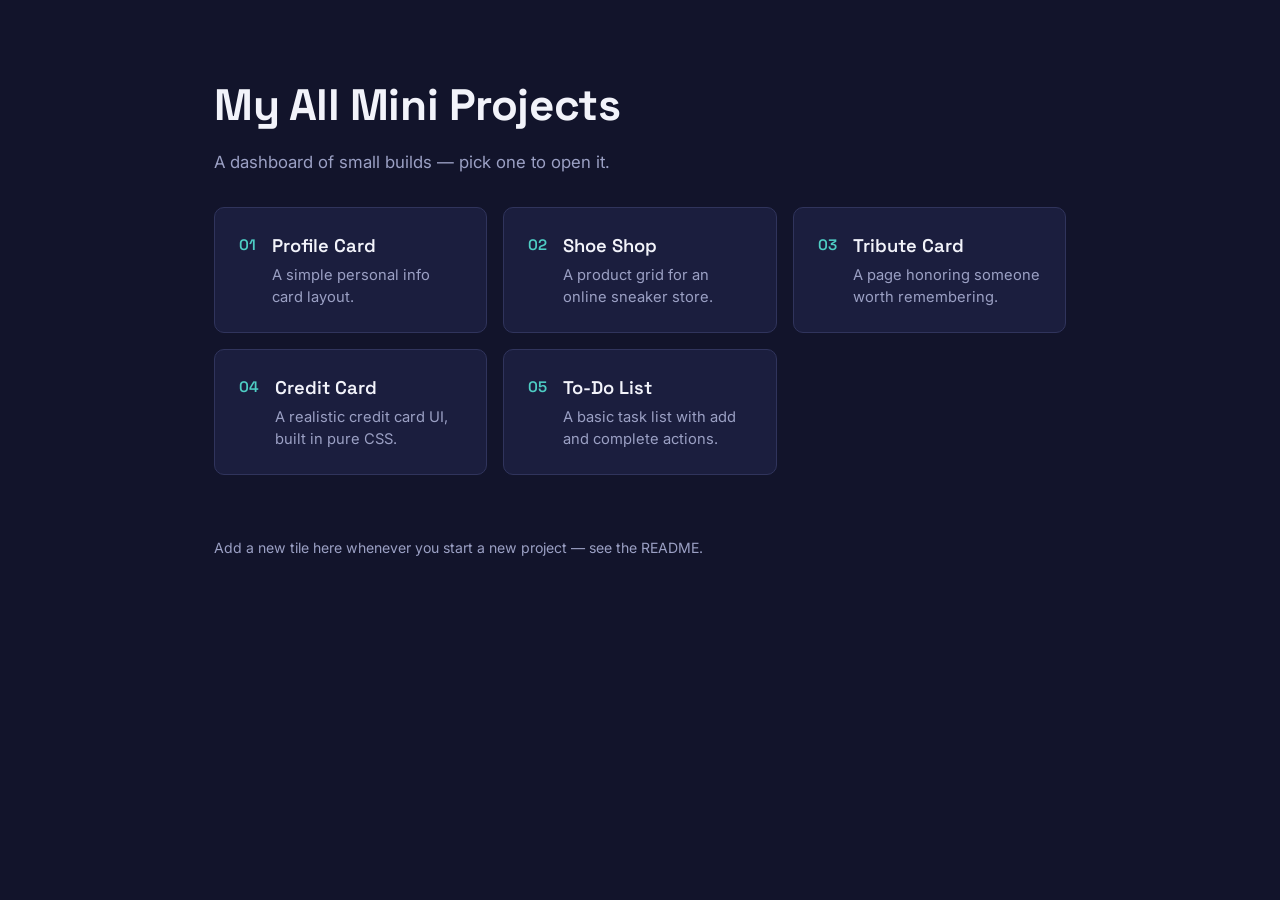
==== index.html @ a80fdc04 "Move dashboard to repository root Co-authored-by: Copilot <223556219+Copilot@users.noreply.github.co" ====
<!DOCTYPE html>
<html lang="en">
<head>
  <meta charset="UTF-8">
  <meta name="viewport" content="width=device-width, initial-scale=1.0">
  <title>My All Mini Projects</title>
  <link rel="preconnect" href="https://fonts.googleapis.com">
  <link href="https://fonts.googleapis.com/css2?family=Space+Grotesk:wght@500;600;700&family=Inter:wght@400;500;600&display=swap" rel="stylesheet">
  <link rel="stylesheet" href="style.css">
</head>
<body>

  <header class="site-header">
    <h1>My All Mini Projects</h1>
    <p class="subtitle">A dashboard of small builds — pick one to open it.</p>
  </header>

  <main class="board">

    <a class="tile" href="projects/profile-card/index.html">
      <span class="tile-index">01</span>
      <span class="tile-body">
        <span class="tile-name">Profile Card</span>
        <span class="tile-desc">A simple personal info card layout.</span>
      </span>
    </a>

    <a class="tile" href="projects/shoe-shop/index.html">
      <span class="tile-index">02</span>
      <span class="tile-body">
        <span class="tile-name">Shoe Shop</span>
        <span class="tile-desc">A product grid for an online sneaker store.</span>
      </span>
    </a>

    <a class="tile" href="projects/tribute-card/index.html">
      <span class="tile-index">03</span>
      <span class="tile-body">
        <span class="tile-name">Tribute Card</span>
        <span class="tile-desc">A page honoring someone worth remembering.</span>
      </span>
    </a>

    <a class="tile" href="projects/credit-card/index.html">
      <span class="tile-index">04</span>
      <span class="tile-body">
        <span class="tile-name">Credit Card</span>
        <span class="tile-desc">A realistic credit card UI, built in pure CSS.</span>
      </span>
    </a>

    <a class="tile" href="projects/todo-list/index.html">
      <span class="tile-index">05</span>
      <span class="tile-body">
        <span class="tile-name">To-Do List</span>
        <span class="tile-desc">A basic task list with add and complete actions.</span>
      </span>
    </a>

  </main>

  <footer class="site-footer">
    <p>Add a new tile here whenever you start a new project — see the README.</p>
  </footer>

</body>
</html>
---- style.css ----
/* ---- Tokens ---- */
:root {
  --bg: #12142B;
  --surface: #1B1E3E;
  --surface-hover: #232752;
  --accent: #4ECDC4;
  --text: #F2F3FA;
  --muted: #9BA0C4;
  --border: #30345C;

  --font-display: 'Space Grotesk', sans-serif;
  --font-body: 'Inter', sans-serif;
}

* { box-sizing: border-box; }

body {
  margin: 0;
  background: var(--bg);
  color: var(--text);
  font-family: var(--font-body);
  line-height: 1.5;
}

/* ---- Header ---- */
.site-header {
  max-width: 900px;
  margin: 0 auto;
  padding: 72px 24px 32px;
}

.site-header h1 {
  font-family: var(--font-display);
  font-size: clamp(2rem, 5vw, 2.75rem);
  font-weight: 700;
  margin: 0 0 12px;
  letter-spacing: -0.01em;
}

.subtitle {
  color: var(--muted);
  font-size: 1.05rem;
  margin: 0;
  max-width: 60ch;
}

/* ---- Board / tile grid ---- */
.board {
  max-width: 900px;
  margin: 0 auto;
  padding: 0 24px 40px;
  display: grid;
  grid-template-columns: repeat(auto-fit, minmax(260px, 1fr));
  gap: 16px;
}

.tile {
  display: flex;
  gap: 16px;
  align-items: flex-start;
  padding: 24px;
  background: var(--surface);
  border: 1px solid var(--border);
  border-radius: 10px;
  text-decoration: none;
  color: inherit;
  transition: background 0.15s ease, border-color 0.15s ease;
}

.tile:hover,
.tile:focus-visible {
  background: var(--surface-hover);
  border-color: var(--accent);
}

.tile:focus-visible {
  outline: 2px solid var(--accent);
  outline-offset: 2px;
}

.tile-index {
  font-family: var(--font-display);
  font-weight: 600;
  color: var(--accent);
  font-size: 0.95rem;
  padding-top: 2px;
}

.tile-body {
  display: flex;
  flex-direction: column;
  gap: 4px;
}

.tile-name {
  font-family: var(--font-display);
  font-weight: 600;
  font-size: 1.15rem;
}

.tile-desc {
  color: var(--muted);
  font-size: 0.92rem;
}

/* ---- Footer ---- */
.site-footer {
  max-width: 900px;
  margin: 0 auto;
  padding: 8px 24px 64px;
  color: var(--muted);
  font-size: 0.88rem;
}

/* ---- Reduced motion ---- */
@media (prefers-reduced-motion: reduce) {
  .tile { transition: none; }
}
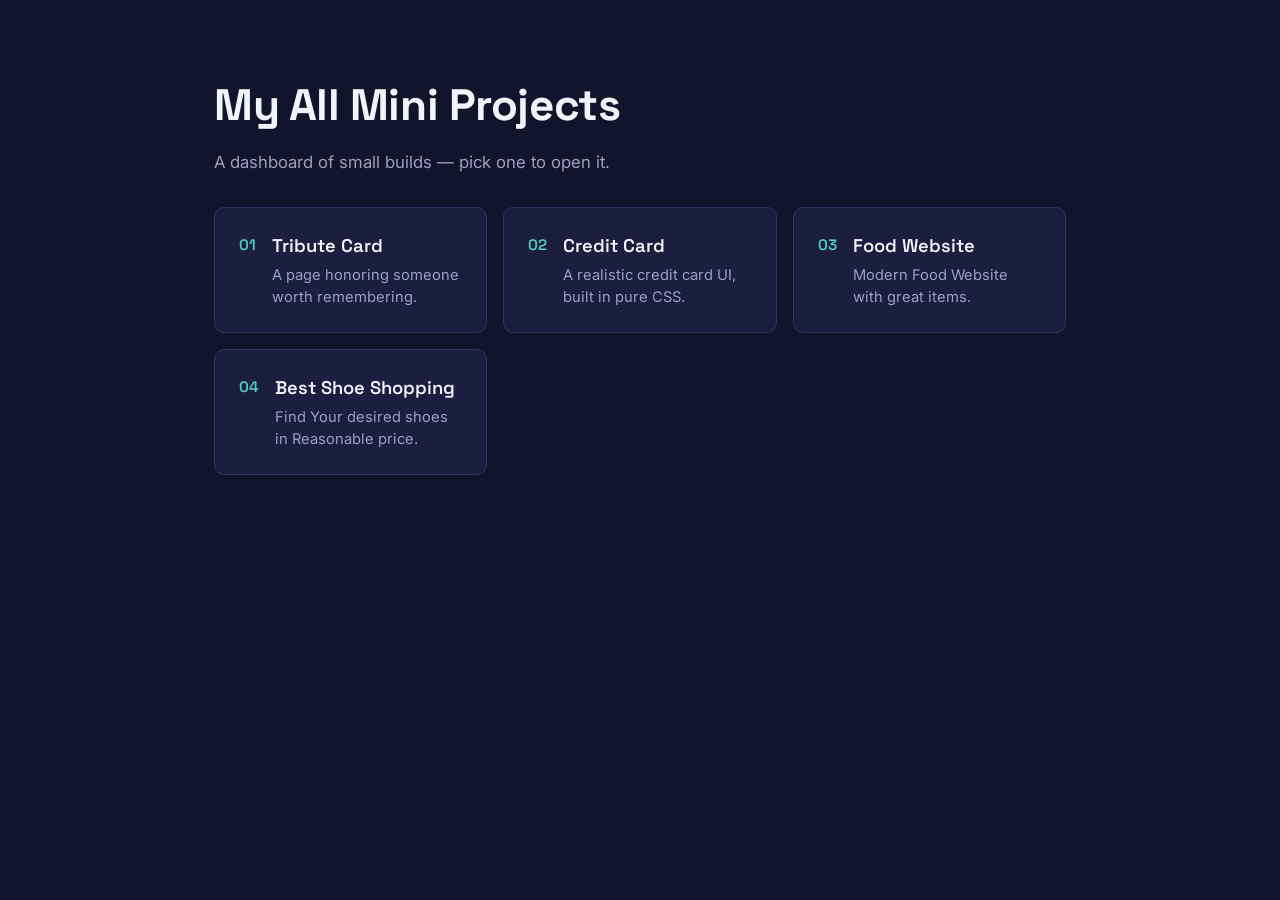
==== commit 721f1b0d: "Add new project" ====
--- a/index.html
+++ b/index.html
@@ -17,24 +17,8 @@
 
   <main class="board">
 
-    <a class="tile" href="projects/profile-card/index.html">
+    <a class="tile" href="projects/tribute-card/index.html">
       <span class="tile-index">01</span>
-      <span class="tile-body">
-        <span class="tile-name">Profile Card</span>
-        <span class="tile-desc">A simple personal info card layout.</span>
-      </span>
-    </a>
-
-    <a class="tile" href="projects/shoe-shop/index.html">
-      <span class="tile-index">02</span>
-      <span class="tile-body">
-        <span class="tile-name">Shoe Shop</span>
-        <span class="tile-desc">A product grid for an online sneaker store.</span>
-      </span>
-    </a>
-
-    <a class="tile" href="projects/tribute-card/index.html">
-      <span class="tile-index">03</span>
       <span class="tile-body">
         <span class="tile-name">Tribute Card</span>
         <span class="tile-desc">A page honoring someone worth remembering.</span>
@@ -42,26 +26,31 @@
     </a>
 
     <a class="tile" href="projects/credit-card/index.html">
-      <span class="tile-index">04</span>
+      <span class="tile-index">02</span>
       <span class="tile-body">
         <span class="tile-name">Credit Card</span>
         <span class="tile-desc">A realistic credit card UI, built in pure CSS.</span>
       </span>
     </a>
 
-    <a class="tile" href="projects/todo-list/index.html">
-      <span class="tile-index">05</span>
+   <a class="tile" href="projects/FOOD-WEBSITE/index.html">
+      <span class="tile-index">03</span>
       <span class="tile-body">
-        <span class="tile-name">To-Do List</span>
-        <span class="tile-desc">A basic task list with add and complete actions.</span>
+        <span class="tile-name">Food Website</span>
+        <span class="tile-desc">Modern Food Website with great items.</span>
       </span>
     </a>
 
+       <a class="tile" href="projects/SHOE SHOP/index.html">
+      <span class="tile-index">04</span>
+      <span class="tile-body">
+        <span class="tile-name">Best Shoe Shopping </span>
+        <span class="tile-desc">Find Your desired shoes in Reasonable price.</span>
+      </span>
+    </a>
   </main>
 
-  <footer class="site-footer">
-    <p>Add a new tile here whenever you start a new project — see the README.</p>
-  </footer>
+
 
 </body>
 </html>
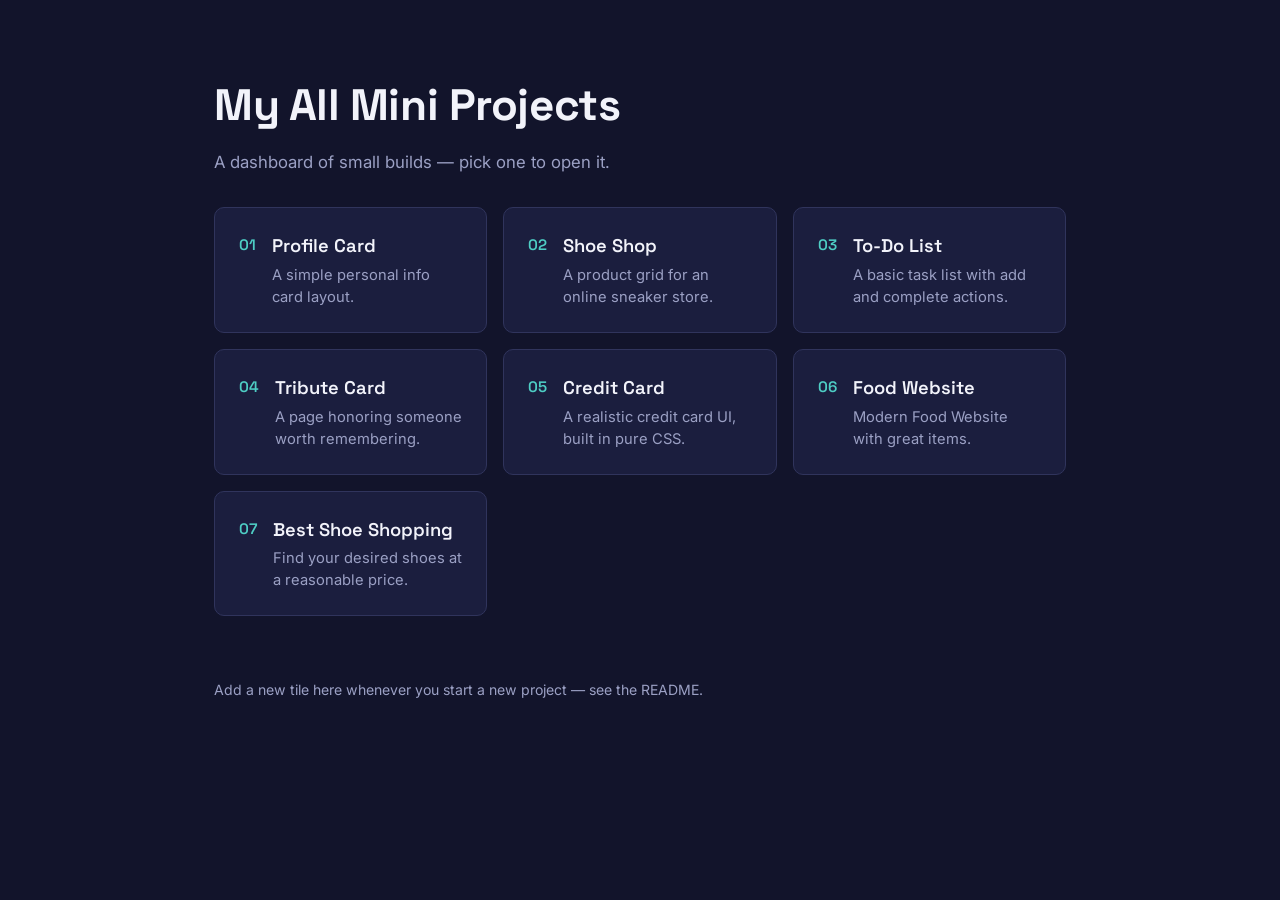
==== commit 75924547: "Merge mini-projects into main Co-authored-by: Copilot <223556219+Copilot@users.noreply.github.com>" ====
--- a/index.html
+++ b/index.html
@@ -17,8 +17,32 @@
 
   <main class="board">
 
+    <a class="tile" href="projects/profile-card/index.html">
+      <span class="tile-index">01</span>
+      <span class="tile-body">
+        <span class="tile-name">Profile Card</span>
+        <span class="tile-desc">A simple personal info card layout.</span>
+      </span>
+    </a>
+
+    <a class="tile" href="projects/shoe-shop/index.html">
+      <span class="tile-index">02</span>
+      <span class="tile-body">
+        <span class="tile-name">Shoe Shop</span>
+        <span class="tile-desc">A product grid for an online sneaker store.</span>
+      </span>
+    </a>
+
+    <a class="tile" href="projects/todo-list/index.html">
+      <span class="tile-index">03</span>
+      <span class="tile-body">
+        <span class="tile-name">To-Do List</span>
+        <span class="tile-desc">A basic task list with add and complete actions.</span>
+      </span>
+    </a>
+
     <a class="tile" href="projects/tribute-card/index.html">
-      <span class="tile-index">01</span>
+      <span class="tile-index">04</span>
       <span class="tile-body">
         <span class="tile-name">Tribute Card</span>
         <span class="tile-desc">A page honoring someone worth remembering.</span>
@@ -26,31 +50,34 @@
     </a>
 
     <a class="tile" href="projects/credit-card/index.html">
-      <span class="tile-index">02</span>
+      <span class="tile-index">05</span>
       <span class="tile-body">
         <span class="tile-name">Credit Card</span>
         <span class="tile-desc">A realistic credit card UI, built in pure CSS.</span>
       </span>
     </a>
 
-   <a class="tile" href="projects/FOOD-WEBSITE/index.html">
-      <span class="tile-index">03</span>
+    <a class="tile" href="projects/FOOD-WEBSITE/index.html">
+      <span class="tile-index">06</span>
       <span class="tile-body">
         <span class="tile-name">Food Website</span>
         <span class="tile-desc">Modern Food Website with great items.</span>
       </span>
     </a>
 
-       <a class="tile" href="projects/SHOE SHOP/index.html">
-      <span class="tile-index">04</span>
+    <a class="tile" href="projects/SHOE SHOP/index.html">
+      <span class="tile-index">07</span>
       <span class="tile-body">
-        <span class="tile-name">Best Shoe Shopping </span>
-        <span class="tile-desc">Find Your desired shoes in Reasonable price.</span>
+        <span class="tile-name">Best Shoe Shopping</span>
+        <span class="tile-desc">Find your desired shoes at a reasonable price.</span>
       </span>
     </a>
+
   </main>
 
-
+  <footer class="site-footer">
+    <p>Add a new tile here whenever you start a new project — see the README.</p>
+  </footer>
 
 </body>
 </html>
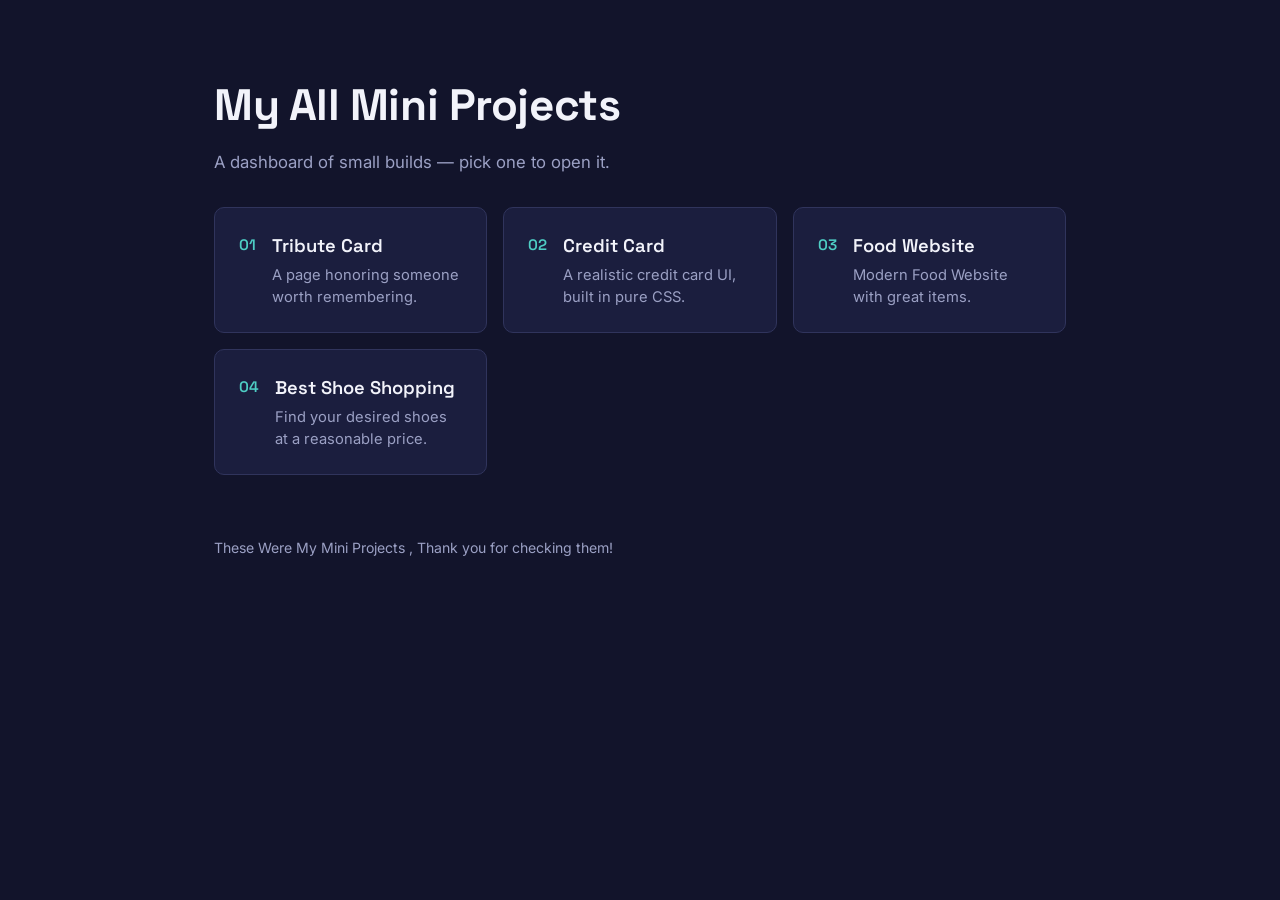
==== commit c2fe1c97: "Update mini projects showcase Co-authored-by: Copilot <223556219+Copilot@users.noreply.github.com>" ====
--- a/index.html
+++ b/index.html
@@ -17,32 +17,9 @@
 
   <main class="board">
 
-    <a class="tile" href="projects/profile-card/index.html">
-      <span class="tile-index">01</span>
-      <span class="tile-body">
-        <span class="tile-name">Profile Card</span>
-        <span class="tile-desc">A simple personal info card layout.</span>
-      </span>
-    </a>
-
-    <a class="tile" href="projects/shoe-shop/index.html">
-      <span class="tile-index">02</span>
-      <span class="tile-body">
-        <span class="tile-name">Shoe Shop</span>
-        <span class="tile-desc">A product grid for an online sneaker store.</span>
-      </span>
-    </a>
-
-    <a class="tile" href="projects/todo-list/index.html">
-      <span class="tile-index">03</span>
-      <span class="tile-body">
-        <span class="tile-name">To-Do List</span>
-        <span class="tile-desc">A basic task list with add and complete actions.</span>
-      </span>
-    </a>
 
     <a class="tile" href="projects/tribute-card/index.html">
-      <span class="tile-index">04</span>
+      <span class="tile-index">01</span>
       <span class="tile-body">
         <span class="tile-name">Tribute Card</span>
         <span class="tile-desc">A page honoring someone worth remembering.</span>
@@ -50,7 +27,7 @@
     </a>
 
     <a class="tile" href="projects/credit-card/index.html">
-      <span class="tile-index">05</span>
+      <span class="tile-index">02</span>
       <span class="tile-body">
         <span class="tile-name">Credit Card</span>
         <span class="tile-desc">A realistic credit card UI, built in pure CSS.</span>
@@ -58,7 +35,7 @@
     </a>
 
     <a class="tile" href="projects/FOOD-WEBSITE/index.html">
-      <span class="tile-index">06</span>
+      <span class="tile-index">03</span>
       <span class="tile-body">
         <span class="tile-name">Food Website</span>
         <span class="tile-desc">Modern Food Website with great items.</span>
@@ -66,7 +43,7 @@
     </a>
 
     <a class="tile" href="projects/SHOE SHOP/index.html">
-      <span class="tile-index">07</span>
+      <span class="tile-index">04</span>
       <span class="tile-body">
         <span class="tile-name">Best Shoe Shopping</span>
         <span class="tile-desc">Find your desired shoes at a reasonable price.</span>
@@ -76,7 +53,7 @@
   </main>
 
   <footer class="site-footer">
-    <p>Add a new tile here whenever you start a new project — see the README.</p>
+    <p>These Were My Mini Projects , Thank you for checking them!</p>
   </footer>
 
 </body>
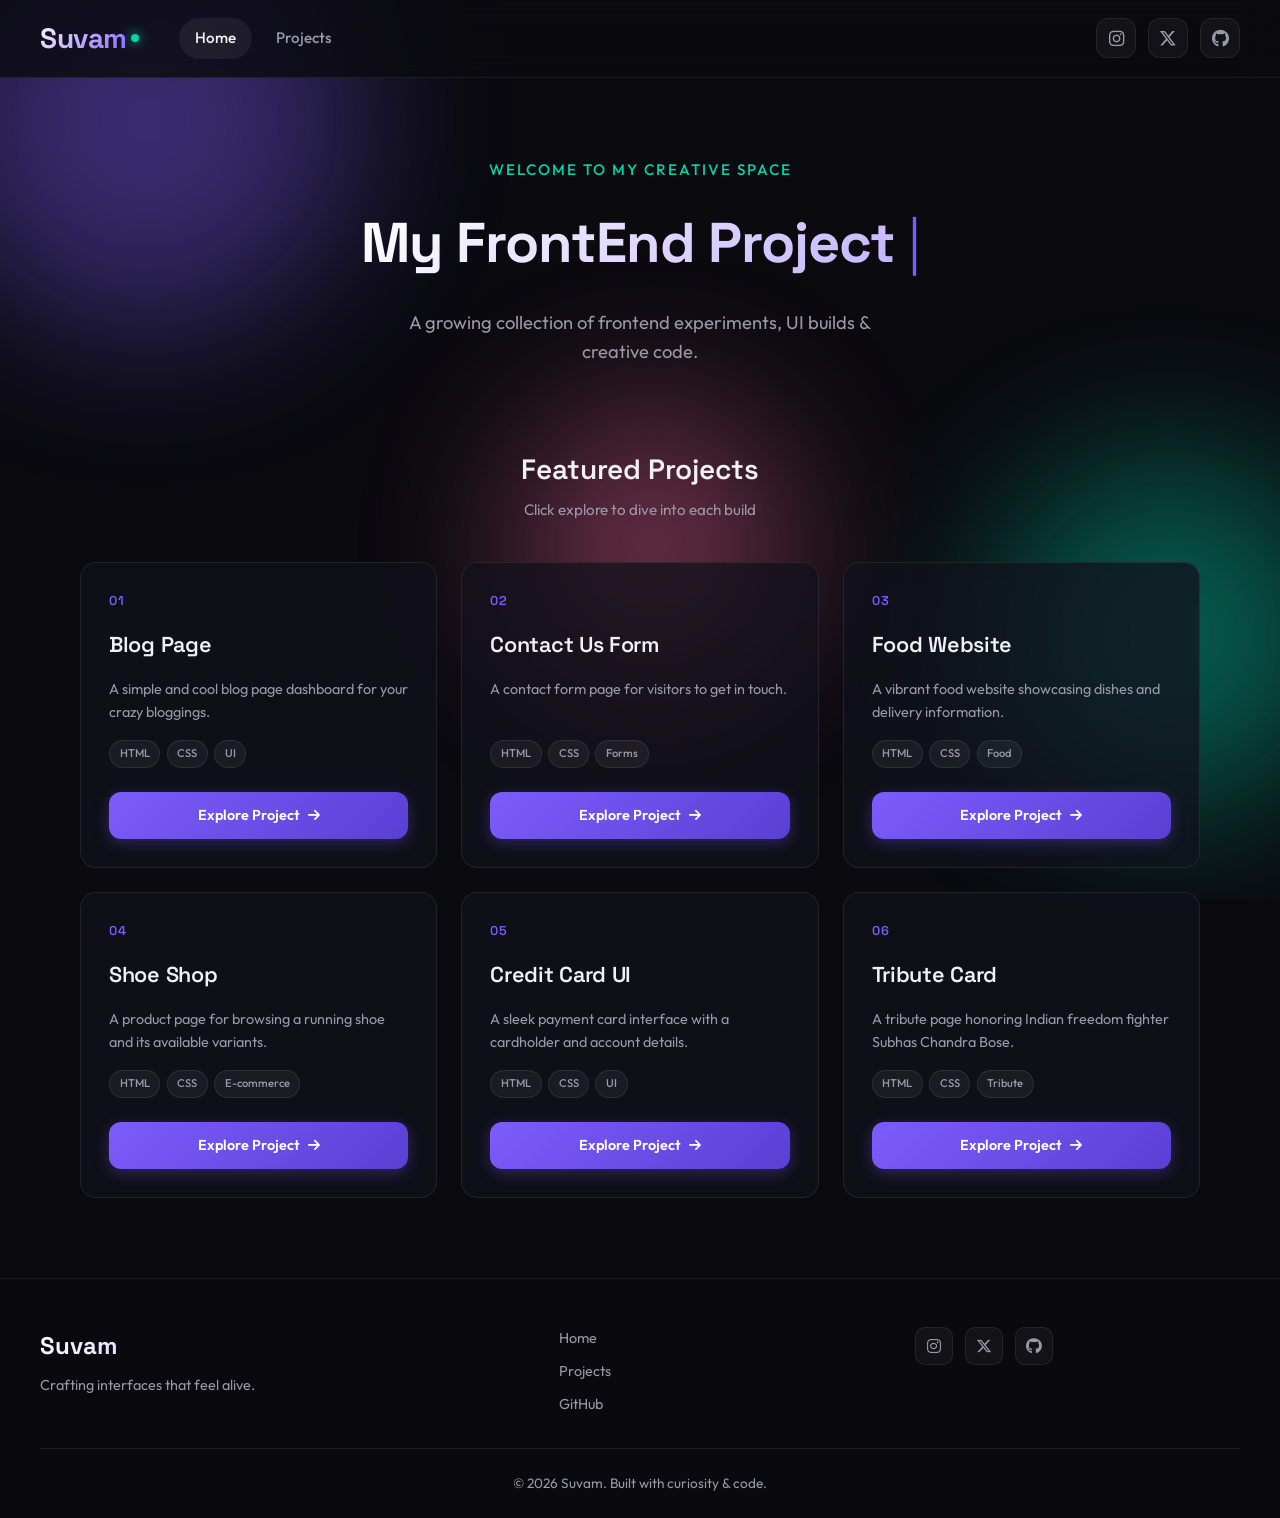
==== commit c33eb561: "Add mini project" ====
--- a/index.html
+++ b/index.html
@@ -3,58 +3,92 @@
 <head>
   <meta charset="UTF-8">
   <meta name="viewport" content="width=device-width, initial-scale=1.0">
-  <title>My All Mini Projects</title>
-  <link rel="preconnect" href="https://fonts.googleapis.com">
-  <link href="https://fonts.googleapis.com/css2?family=Space+Grotesk:wght@500;600;700&family=Inter:wght@400;500;600&display=swap" rel="stylesheet">
+  <title>Suvam | Frontend Projects Dashboard</title>
   <link rel="stylesheet" href="style.css">
+  <link rel="stylesheet" href="https://cdnjs.cloudflare.com/ajax/libs/font-awesome/6.5.1/css/all.min.css">
+  <link href="https://fonts.googleapis.com/css2?family=Outfit:wght@300;400;500;600;700;800&family=Space+Grotesk:wght@400;500;600;700&display=swap" rel="stylesheet">
 </head>
 <body>
+  <!-- Animated Background -->
+  <div class="bg-orbs">
+    <div class="orb orb-1"></div>
+    <div class="orb orb-2"></div>
+    <div class="orb orb-3"></div>
+  </div>
 
-  <header class="site-header">
-    <h1>My All Mini Projects</h1>
-    <p class="subtitle">A dashboard of small builds — pick one to open it.</p>
+  <!-- Navbar -->
+  <header class="navbar">
+    <div class="nav-left">
+      <a href="index.html" class="logo">
+        <span class="logo-text">Suvam</span>
+        <span class="logo-dot"></span>
+      </a>
+      <nav class="nav-links">
+        <a href="index.html" class="nav-link active">Home</a>
+        <a href="#projects" class="nav-link">Projects</a>
+      </nav>
+    </div>
+    <div class="nav-right">
+      <a href="https://instagram.com" target="_blank" rel="noopener" class="social-icon" aria-label="Instagram">
+        <i class="fab fa-instagram"></i>
+      </a>
+      <a href="https://twitter.com" target="_blank" rel="noopener" class="social-icon" aria-label="Twitter">
+        <i class="fab fa-x-twitter"></i>
+      </a>
+      <a href="https://github.com" target="_blank" rel="noopener" class="social-icon" aria-label="GitHub">
+        <i class="fab fa-github"></i>
+      </a>
+    </div>
   </header>
 
-  <main class="board">
+  <!-- Hero Section -->
+  <main>
+    <section class="hero">
+      <div class="hero-content">
+        <p class="hero-greeting">Welcome to my creative space</p>
+        <h1 class="typewriter-container">
+          <span id="typewriter"></span>
+          <span class="cursor">|</span>
+        </h1>
+        <p class="hero-sub">A growing collection of frontend experiments, UI builds & creative code.</p>
+      </div>
+    </section>
 
-
-    <a class="tile" href="projects/tribute-card/index.html">
-      <span class="tile-index">01</span>
-      <span class="tile-body">
-        <span class="tile-name">Tribute Card</span>
-        <span class="tile-desc">A page honoring someone worth remembering.</span>
-      </span>
-    </a>
-
-    <a class="tile" href="projects/credit-card/index.html">
-      <span class="tile-index">02</span>
-      <span class="tile-body">
-        <span class="tile-name">Credit Card</span>
-        <span class="tile-desc">A realistic credit card UI, built in pure CSS.</span>
-      </span>
-    </a>
-
-    <a class="tile" href="projects/FOOD-WEBSITE/index.html">
-      <span class="tile-index">03</span>
-      <span class="tile-body">
-        <span class="tile-name">Food Website</span>
-        <span class="tile-desc">Modern Food Website with great items.</span>
-      </span>
-    </a>
-
-    <a class="tile" href="projects/SHOE SHOP/index.html">
-      <span class="tile-index">04</span>
-      <span class="tile-body">
-        <span class="tile-name">Best Shoe Shopping</span>
-        <span class="tile-desc">Find your desired shoes at a reasonable price.</span>
-      </span>
-    </a>
-
+    <!-- Projects Section -->
+    <section id="projects" class="projects-section">
+      <div class="section-header">
+        <h2>Featured Projects</h2>
+        <p>Click explore to dive into each build</p>
+      </div>
+      <div class="projects-grid" id="projects-grid">
+        <!-- Projects injected via JS for scalability -->
+      </div>
+    </section>
   </main>
 
-  <footer class="site-footer">
-    <p>These Were My Mini Projects , Thank you for checking them!</p>
+  <!-- Footer -->
+  <footer class="footer">
+    <div class="footer-content">
+      <div class="footer-brand">
+        <span class="footer-logo">Suvam</span>
+        <p>Crafting interfaces that feel alive.</p>
+      </div>
+      <div class="footer-links">
+        <a href="index.html">Home</a>
+        <a href="#projects">Projects</a>
+        <a href="https://github.com" target="_blank" rel="noopener">GitHub</a>
+      </div>
+      <div class="footer-social">
+        <a href="https://instagram.com" target="_blank" rel="noopener"><i class="fab fa-instagram"></i></a>
+        <a href="https://twitter.com" target="_blank" rel="noopener"><i class="fab fa-x-twitter"></i></a>
+        <a href="https://github.com" target="_blank" rel="noopener"><i class="fab fa-github"></i></a>
+      </div>
+    </div>
+    <div class="footer-bottom">
+      <p>© <span id="year"></span> Suvam. Built with curiosity & code.</p>
+    </div>
   </footer>
 
+  <script src="script.js"></script>
 </body>
 </html>
--- a/style.css
+++ b/style.css
@@ -1,118 +1,534 @@
-/* ---- Tokens ---- */
+/* ===== RESET & BASE ===== */
+*, *::before, *::after {
+  margin: 0;
+  padding: 0;
+  box-sizing: border-box;
+}
+
 :root {
-  --bg: #12142B;
-  --surface: #1B1E3E;
-  --surface-hover: #232752;
-  --accent: #4ECDC4;
-  --text: #F2F3FA;
-  --muted: #9BA0C4;
-  --border: #30345C;
-
+  --bg: #0a0a0f;
+  --bg-card: rgba(18, 18, 28, 0.75);
+  --border: rgba(255, 255, 255, 0.08);
+  --text: #f0f0f5;
+  --text-muted: #9898a8;
+  --accent: #7c5cfc;
+  --accent-2: #00d4aa;
+  --accent-3: #ff6b9d;
+  --glow: rgba(124, 92, 252, 0.35);
+  --radius: 16px;
+  --font: 'Outfit', system-ui, sans-serif;
   --font-display: 'Space Grotesk', sans-serif;
-  --font-body: 'Inter', sans-serif;
-}
-
-* { box-sizing: border-box; }
+}
+
+html {
+  scroll-behavior: smooth;
+}
 
 body {
-  margin: 0;
+  font-family: var(--font);
   background: var(--bg);
   color: var(--text);
-  font-family: var(--font-body);
-  line-height: 1.5;
-}
-
-/* ---- Header ---- */
-.site-header {
+  min-height: 100vh;
+  overflow-x: hidden;
+  line-height: 1.6;
+}
+
+/* ===== ANIMATED BACKGROUND ===== */
+.bg-orbs {
+  position: fixed;
+  inset: 0;
+  pointer-events: none;
+  z-index: 0;
+  overflow: hidden;
+}
+
+.orb {
+  position: absolute;
+  border-radius: 50%;
+  filter: blur(80px);
+  opacity: 0.4;
+  animation: float 18s ease-in-out infinite;
+}
+
+.orb-1 {
+  width: 420px;
+  height: 420px;
+  background: var(--accent);
+  top: -10%;
+  left: -5%;
+  animation-delay: 0s;
+}
+
+.orb-2 {
+  width: 350px;
+  height: 350px;
+  background: var(--accent-2);
+  bottom: 10%;
+  right: -5%;
+  animation-delay: -6s;
+}
+
+.orb-3 {
+  width: 280px;
+  height: 280px;
+  background: var(--accent-3);
+  top: 45%;
+  left: 40%;
+  animation-delay: -12s;
+}
+
+@keyframes float {
+  0%, 100% { transform: translate(0, 0) scale(1); }
+  33% { transform: translate(30px, -40px) scale(1.05); }
+  66% { transform: translate(-20px, 25px) scale(0.95); }
+}
+
+/* ===== NAVBAR ===== */
+.navbar {
+  position: sticky;
+  top: 0;
+  z-index: 100;
+  display: flex;
+  align-items: center;
+  justify-content: space-between;
+  padding: 1rem 2.5rem;
+  background: rgba(10, 10, 15, 0.8);
+  backdrop-filter: blur(20px);
+  border-bottom: 1px solid var(--border);
+}
+
+.nav-left {
+  display: flex;
+  align-items: center;
+  gap: 2.5rem;
+}
+
+.logo {
+  text-decoration: none;
+  display: flex;
+  align-items: center;
+  gap: 4px;
+}
+
+.logo-text {
+  font-family: var(--font-display);
+  font-size: 1.75rem;
+  font-weight: 700;
+  background: linear-gradient(135deg, #fff 0%, var(--accent) 50%, var(--accent-2) 100%);
+  background-size: 200% 200%;
+  -webkit-background-clip: text;
+  -webkit-text-fill-color: transparent;
+  background-clip: text;
+  animation: gradientShift 6s ease infinite;
+  letter-spacing: -0.5px;
+}
+
+.logo-dot {
+  width: 8px;
+  height: 8px;
+  background: var(--accent-2);
+  border-radius: 50%;
+  box-shadow: 0 0 12px var(--accent-2);
+  animation: pulse 2s ease-in-out infinite;
+}
+
+@keyframes gradientShift {
+  0%, 100% { background-position: 0% 50%; }
+  50% { background-position: 100% 50%; }
+}
+
+@keyframes pulse {
+  0%, 100% { opacity: 1; transform: scale(1); }
+  50% { opacity: 0.6; transform: scale(1.3); }
+}
+
+.nav-links {
+  display: flex;
+  gap: 0.5rem;
+}
+
+.nav-link {
+  color: var(--text-muted);
+  text-decoration: none;
+  font-weight: 500;
+  font-size: 0.95rem;
+  padding: 0.5rem 1rem;
+  border-radius: 999px;
+  transition: all 0.25s ease;
+}
+
+.nav-link:hover,
+.nav-link.active {
+  color: var(--text);
+  background: rgba(255, 255, 255, 0.06);
+}
+
+.nav-right {
+  display: flex;
+  gap: 0.75rem;
+}
+
+.social-icon {
+  width: 40px;
+  height: 40px;
+  display: flex;
+  align-items: center;
+  justify-content: center;
+  color: var(--text-muted);
+  background: rgba(255, 255, 255, 0.04);
+  border: 1px solid var(--border);
+  border-radius: 12px;
+  text-decoration: none;
+  font-size: 1.1rem;
+  transition: all 0.25s ease;
+}
+
+.social-icon:hover {
+  color: var(--text);
+  background: rgba(124, 92, 252, 0.2);
+  border-color: var(--accent);
+  transform: translateY(-2px);
+  box-shadow: 0 4px 20px var(--glow);
+}
+
+/* ===== HERO ===== */
+.hero {
+  position: relative;
+  z-index: 1;
+  padding: 5rem 2.5rem 3rem;
+  text-align: center;
   max-width: 900px;
   margin: 0 auto;
-  padding: 72px 24px 32px;
-}
-
-.site-header h1 {
+}
+
+.hero-greeting {
+  color: var(--accent-2);
+  font-size: 0.95rem;
+  font-weight: 500;
+  letter-spacing: 2px;
+  text-transform: uppercase;
+  margin-bottom: 1rem;
+  opacity: 0;
+  animation: fadeUp 0.6s ease forwards;
+}
+
+.typewriter-container {
   font-family: var(--font-display);
-  font-size: clamp(2rem, 5vw, 2.75rem);
+  font-size: clamp(2rem, 5vw, 3.5rem);
   font-weight: 700;
-  margin: 0 0 12px;
-  letter-spacing: -0.01em;
-}
-
-.subtitle {
-  color: var(--muted);
-  font-size: 1.05rem;
-  margin: 0;
-  max-width: 60ch;
-}
-
-/* ---- Board / tile grid ---- */
-.board {
-  max-width: 900px;
+  letter-spacing: -1px;
+  min-height: 1.3em;
+  margin-bottom: 1.25rem;
+  opacity: 0;
+  animation: fadeUp 0.6s ease 0.15s forwards;
+}
+
+#typewriter {
+  background: linear-gradient(135deg, #fff, #c4b5fd);
+  -webkit-background-clip: text;
+  -webkit-text-fill-color: transparent;
+  background-clip: text;
+}
+
+.cursor {
+  color: var(--accent);
+  font-weight: 300;
+  animation: blink 0.8s step-end infinite;
+}
+
+@keyframes blink {
+  50% { opacity: 0; }
+}
+
+.hero-sub {
+  color: var(--text-muted);
+  font-size: 1.15rem;
+  max-width: 520px;
   margin: 0 auto;
-  padding: 0 24px 40px;
+  opacity: 0;
+  animation: fadeUp 0.6s ease 0.3s forwards;
+}
+
+@keyframes fadeUp {
+  from { opacity: 0; transform: translateY(20px); }
+  to { opacity: 1; transform: translateY(0); }
+}
+
+/* ===== PROJECTS ===== */
+.projects-section {
+  position: relative;
+  z-index: 1;
+  padding: 2rem 2.5rem 5rem;
+  max-width: 1200px;
+  margin: 0 auto;
+}
+
+.section-header {
+  text-align: center;
+  margin-bottom: 2.5rem;
+}
+
+.section-header h2 {
+  font-family: var(--font-display);
+  font-size: 1.75rem;
+  font-weight: 600;
+  margin-bottom: 0.4rem;
+}
+
+.section-header p {
+  color: var(--text-muted);
+  font-size: 0.95rem;
+}
+
+.projects-grid {
   display: grid;
-  grid-template-columns: repeat(auto-fit, minmax(260px, 1fr));
-  gap: 16px;
-}
-
-.tile {
-  display: flex;
-  gap: 16px;
-  align-items: flex-start;
-  padding: 24px;
-  background: var(--surface);
+  grid-template-columns: repeat(auto-fill, minmax(280px, 1fr));
+  gap: 1.5rem;
+}
+
+.project-card {
+  background: var(--bg-card);
+  border: 1px solid var(--border);
+  border-radius: var(--radius);
+  padding: 1.75rem;
+  display: flex;
+  flex-direction: column;
+  gap: 1rem;
+  transition: all 0.3s ease;
+  backdrop-filter: blur(12px);
+  position: relative;
+  overflow: hidden;
+}
+
+.project-card::before {
+  content: '';
+  position: absolute;
+  top: 0;
+  left: 0;
+  right: 0;
+  height: 3px;
+  background: linear-gradient(90deg, var(--accent), var(--accent-2));
+  opacity: 0;
+  transition: opacity 0.3s ease;
+}
+
+.project-card:hover {
+  transform: translateY(-6px);
+  border-color: rgba(124, 92, 252, 0.35);
+  box-shadow: 0 20px 40px rgba(0, 0, 0, 0.35), 0 0 30px var(--glow);
+}
+
+.project-card:hover::before {
+  opacity: 1;
+}
+
+.project-number {
+  font-family: var(--font-display);
+  font-size: 0.8rem;
+  font-weight: 600;
+  color: var(--accent);
+  letter-spacing: 1px;
+}
+
+.project-title {
+  font-family: var(--font-display);
+  font-size: 1.35rem;
+  font-weight: 600;
+  letter-spacing: -0.3px;
+}
+
+.project-desc {
+  color: var(--text-muted);
+  font-size: 0.9rem;
+  flex-grow: 1;
+}
+
+.project-tags {
+  display: flex;
+  flex-wrap: wrap;
+  gap: 0.4rem;
+}
+
+.tag {
+  font-size: 0.7rem;
+  font-weight: 500;
+  padding: 0.25rem 0.6rem;
+  border-radius: 999px;
+  background: rgba(255, 255, 255, 0.05);
+  color: var(--text-muted);
+  border: 1px solid var(--border);
+}
+
+.btn-explore {
+  display: inline-flex;
+  align-items: center;
+  justify-content: center;
+  gap: 0.5rem;
+  margin-top: 0.5rem;
+  padding: 0.75rem 1.25rem;
+  background: linear-gradient(135deg, var(--accent), #5b3fd4);
+  color: #fff;
+  font-family: var(--font);
+  font-weight: 600;
+  font-size: 0.9rem;
+  border: none;
+  border-radius: 12px;
+  text-decoration: none;
+  cursor: pointer;
+  transition: all 0.25s ease;
+  box-shadow: 0 4px 15px rgba(124, 92, 252, 0.3);
+}
+
+.btn-explore:hover {
+  transform: translateY(-2px);
+  box-shadow: 0 8px 25px rgba(124, 92, 252, 0.45);
+  background: linear-gradient(135deg, #8f74ff, var(--accent));
+}
+
+.btn-explore i {
+  font-size: 0.85rem;
+  transition: transform 0.25s ease;
+}
+
+.btn-explore:hover i {
+  transform: translateX(3px);
+}
+
+/* ===== FOOTER ===== */
+.footer {
+  position: relative;
+  z-index: 1;
+  border-top: 1px solid var(--border);
+  background: rgba(10, 10, 15, 0.9);
+  padding: 3rem 2.5rem 1.5rem;
+}
+
+.footer-content {
+  max-width: 1200px;
+  margin: 0 auto 2rem;
+  display: grid;
+  grid-template-columns: 1.5fr 1fr 1fr;
+  gap: 2rem;
+  align-items: start;
+}
+
+.footer-logo {
+  font-family: var(--font-display);
+  font-size: 1.5rem;
+  font-weight: 700;
+  background: linear-gradient(135deg, #fff, var(--accent));
+  -webkit-background-clip: text;
+  -webkit-text-fill-color: transparent;
+  background-clip: text;
+  display: block;
+  margin-bottom: 0.5rem;
+}
+
+.footer-brand p {
+  color: var(--text-muted);
+  font-size: 0.9rem;
+}
+
+.footer-links {
+  display: flex;
+  flex-direction: column;
+  gap: 0.6rem;
+}
+
+.footer-links a {
+  color: var(--text-muted);
+  text-decoration: none;
+  font-size: 0.9rem;
+  transition: color 0.2s;
+}
+
+.footer-links a:hover {
+  color: var(--text);
+}
+
+.footer-social {
+  display: flex;
+  gap: 0.75rem;
+}
+
+.footer-social a {
+  width: 38px;
+  height: 38px;
+  display: flex;
+  align-items: center;
+  justify-content: center;
+  color: var(--text-muted);
+  background: rgba(255, 255, 255, 0.04);
   border: 1px solid var(--border);
   border-radius: 10px;
   text-decoration: none;
-  color: inherit;
-  transition: background 0.15s ease, border-color 0.15s ease;
-}
-
-.tile:hover,
-.tile:focus-visible {
-  background: var(--surface-hover);
+  transition: all 0.25s ease;
+}
+
+.footer-social a:hover {
+  color: var(--text);
   border-color: var(--accent);
-}
-
-.tile:focus-visible {
-  outline: 2px solid var(--accent);
-  outline-offset: 2px;
-}
-
-.tile-index {
-  font-family: var(--font-display);
-  font-weight: 600;
-  color: var(--accent);
-  font-size: 0.95rem;
-  padding-top: 2px;
-}
-
-.tile-body {
-  display: flex;
-  flex-direction: column;
-  gap: 4px;
-}
-
-.tile-name {
-  font-family: var(--font-display);
-  font-weight: 600;
-  font-size: 1.15rem;
-}
-
-.tile-desc {
-  color: var(--muted);
-  font-size: 0.92rem;
-}
-
-/* ---- Footer ---- */
-.site-footer {
-  max-width: 900px;
+  background: rgba(124, 92, 252, 0.15);
+}
+
+.footer-bottom {
+  max-width: 1200px;
   margin: 0 auto;
-  padding: 8px 24px 64px;
-  color: var(--muted);
-  font-size: 0.88rem;
-}
-
-/* ---- Reduced motion ---- */
-@media (prefers-reduced-motion: reduce) {
-  .tile { transition: none; }
-}
+  padding-top: 1.5rem;
+  border-top: 1px solid var(--border);
+  text-align: center;
+}
+
+.footer-bottom p {
+  color: var(--text-muted);
+  font-size: 0.85rem;
+}
+
+/* ===== RESPONSIVE ===== */
+@media (max-width: 768px) {
+  .navbar {
+    padding: 1rem 1.25rem;
+    flex-wrap: wrap;
+    gap: 1rem;
+  }
+
+  .nav-left {
+    gap: 1.25rem;
+  }
+
+  .logo-text {
+    font-size: 1.4rem;
+  }
+
+  .nav-links {
+    display: none;
+  }
+
+  .hero {
+    padding: 3.5rem 1.25rem 2rem;
+  }
+
+  .projects-section {
+    padding: 1.5rem 1.25rem 3.5rem;
+  }
+
+  .footer-content {
+    grid-template-columns: 1fr;
+    gap: 1.5rem;
+    text-align: center;
+  }
+
+  .footer-social {
+    justify-content: center;
+  }
+
+  .footer-links {
+    align-items: center;
+  }
+}
+
+@media (max-width: 480px) {
+  .projects-grid {
+    grid-template-columns: 1fr;
+  }
+}
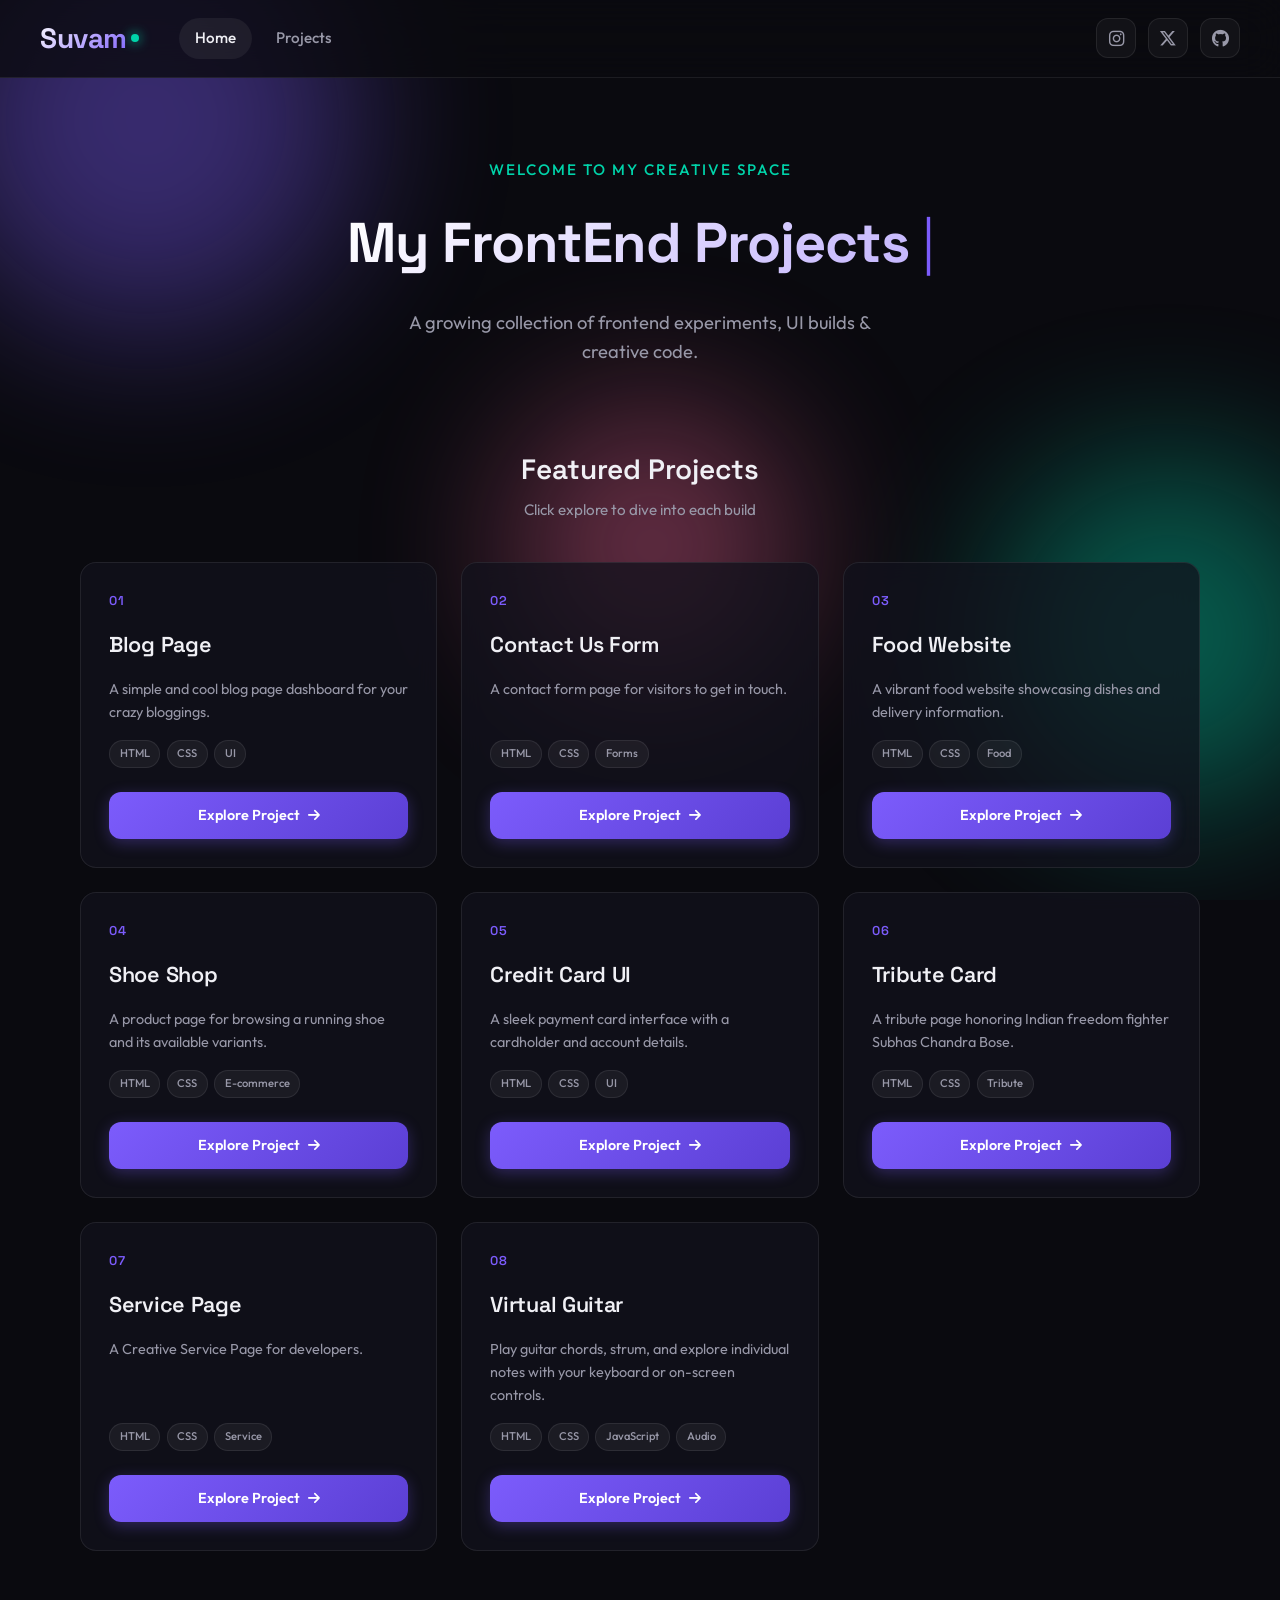
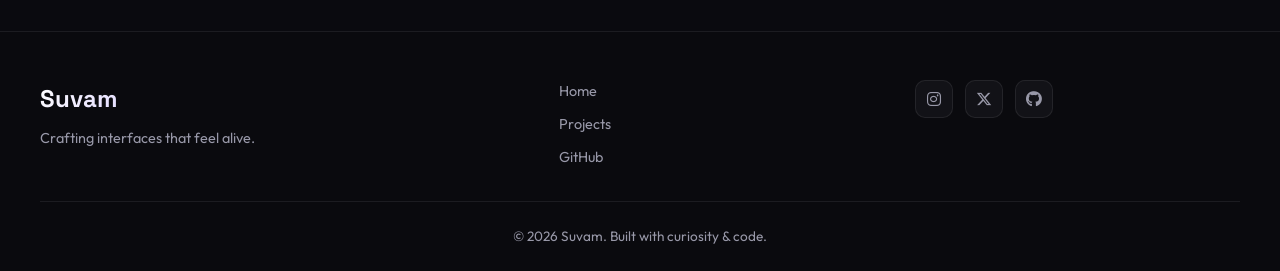
==== commit 6f1e7b1e: "Add virtual guitar to project dashboard Co-authored-by: Copilot <223556219+Copilot@users.noreply.git" ====
--- a/index.html
+++ b/index.html
@@ -3,89 +3,83 @@
 <head>
   <meta charset="UTF-8">
   <meta name="viewport" content="width=device-width, initial-scale=1.0">
+  <meta name="description" content="Explore Suvam's growing collection of frontend projects, UI builds, and creative code.">
   <title>Suvam | Frontend Projects Dashboard</title>
   <link rel="stylesheet" href="style.css">
   <link rel="stylesheet" href="https://cdnjs.cloudflare.com/ajax/libs/font-awesome/6.5.1/css/all.min.css">
   <link href="https://fonts.googleapis.com/css2?family=Outfit:wght@300;400;500;600;700;800&family=Space+Grotesk:wght@400;500;600;700&display=swap" rel="stylesheet">
 </head>
 <body>
-  <!-- Animated Background -->
-  <div class="bg-orbs">
+  <div class="bg-orbs" aria-hidden="true">
     <div class="orb orb-1"></div>
     <div class="orb orb-2"></div>
     <div class="orb orb-3"></div>
   </div>
 
-  <!-- Navbar -->
   <header class="navbar">
     <div class="nav-left">
-      <a href="index.html" class="logo">
+      <a href="index.html" class="logo" aria-label="Suvam home">
         <span class="logo-text">Suvam</span>
         <span class="logo-dot"></span>
       </a>
-      <nav class="nav-links">
-        <a href="index.html" class="nav-link active">Home</a>
+      <nav class="nav-links" aria-label="Main navigation">
+        <a href="index.html" class="nav-link active" aria-current="page">Home</a>
         <a href="#projects" class="nav-link">Projects</a>
       </nav>
     </div>
-    <div class="nav-right">
-      <a href="https://instagram.com" target="_blank" rel="noopener" class="social-icon" aria-label="Instagram">
-        <i class="fab fa-instagram"></i>
+    <div class="nav-right" aria-label="Social links">
+      <a href="https://www.instagram.com/suvamislearning/" target="_blank" rel="noopener noreferrer" class="social-icon" aria-label="Instagram">
+        <i class="fab fa-instagram" aria-hidden="true"></i>
       </a>
-      <a href="https://twitter.com" target="_blank" rel="noopener" class="social-icon" aria-label="Twitter">
-        <i class="fab fa-x-twitter"></i>
+      <a href="https://x.com/suvamislearning" target="_blank" rel="noopener noreferrer" class="social-icon" aria-label="Twitter">
+        <i class="fab fa-x-twitter" aria-hidden="true"></i>
       </a>
-      <a href="https://github.com" target="_blank" rel="noopener" class="social-icon" aria-label="GitHub">
-        <i class="fab fa-github"></i>
+      <a href="https://github.com/suvamislearning" target="_blank" rel="noopener noreferrer" class="social-icon" aria-label="GitHub">
+        <i class="fab fa-github" aria-hidden="true"></i>
       </a>
     </div>
   </header>
 
-  <!-- Hero Section -->
   <main>
-    <section class="hero">
+    <section class="hero" aria-labelledby="hero-title">
       <div class="hero-content">
         <p class="hero-greeting">Welcome to my creative space</p>
-        <h1 class="typewriter-container">
-          <span id="typewriter"></span>
-          <span class="cursor">|</span>
+        <h1 class="typewriter-container" id="hero-title">
+          <span id="typewriter">My FrontEnd Projects</span>
+          <span class="cursor" aria-hidden="true">|</span>
         </h1>
-        <p class="hero-sub">A growing collection of frontend experiments, UI builds & creative code.</p>
+        <p class="hero-sub">A growing collection of frontend experiments, UI builds &amp; creative code.</p>
       </div>
     </section>
 
-    <!-- Projects Section -->
-    <section id="projects" class="projects-section">
+    <section id="projects" class="projects-section" aria-labelledby="projects-title">
       <div class="section-header">
-        <h2>Featured Projects</h2>
+        <h2 id="projects-title">Featured Projects</h2>
         <p>Click explore to dive into each build</p>
       </div>
-      <div class="projects-grid" id="projects-grid">
-        <!-- Projects injected via JS for scalability -->
-      </div>
+      <div class="projects-grid" id="projects-grid" aria-live="polite"></div>
     </section>
   </main>
 
-  <!-- Footer -->
   <footer class="footer">
     <div class="footer-content">
       <div class="footer-brand">
         <span class="footer-logo">Suvam</span>
         <p>Crafting interfaces that feel alive.</p>
       </div>
-      <div class="footer-links">
+      <nav class="footer-links" aria-label="Footer navigation">
         <a href="index.html">Home</a>
         <a href="#projects">Projects</a>
-        <a href="https://github.com" target="_blank" rel="noopener">GitHub</a>
-      </div>
-      <div class="footer-social">
-        <a href="https://instagram.com" target="_blank" rel="noopener"><i class="fab fa-instagram"></i></a>
-        <a href="https://twitter.com" target="_blank" rel="noopener"><i class="fab fa-x-twitter"></i></a>
-        <a href="https://github.com" target="_blank" rel="noopener"><i class="fab fa-github"></i></a>
+        <a href="https://github.com" target="_blank" rel="noopener noreferrer">GitHub</a>
+      </nav>
+      <div class="footer-social" aria-label="Social links">
+        <a href="https://instagram.com" target="_blank" rel="noopener noreferrer" aria-label="Instagram"><i class="fab fa-instagram" aria-hidden="true"></i></a>
+        <a href="https://twitter.com" target="_blank" rel="noopener noreferrer" aria-label="Twitter"><i class="fab fa-x-twitter" aria-hidden="true"></i></a>
+        <a href="https://github.com" target="_blank" rel="noopener noreferrer" aria-label="GitHub"><i class="fab fa-github" aria-hidden="true"></i></a>
       </div>
     </div>
     <div class="footer-bottom">
-      <p>© <span id="year"></span> Suvam. Built with curiosity & code.</p>
+      <p>&copy; <span id="year"></span> Suvam. Built with curiosity &amp; code.</p>
     </div>
   </footer>
 
